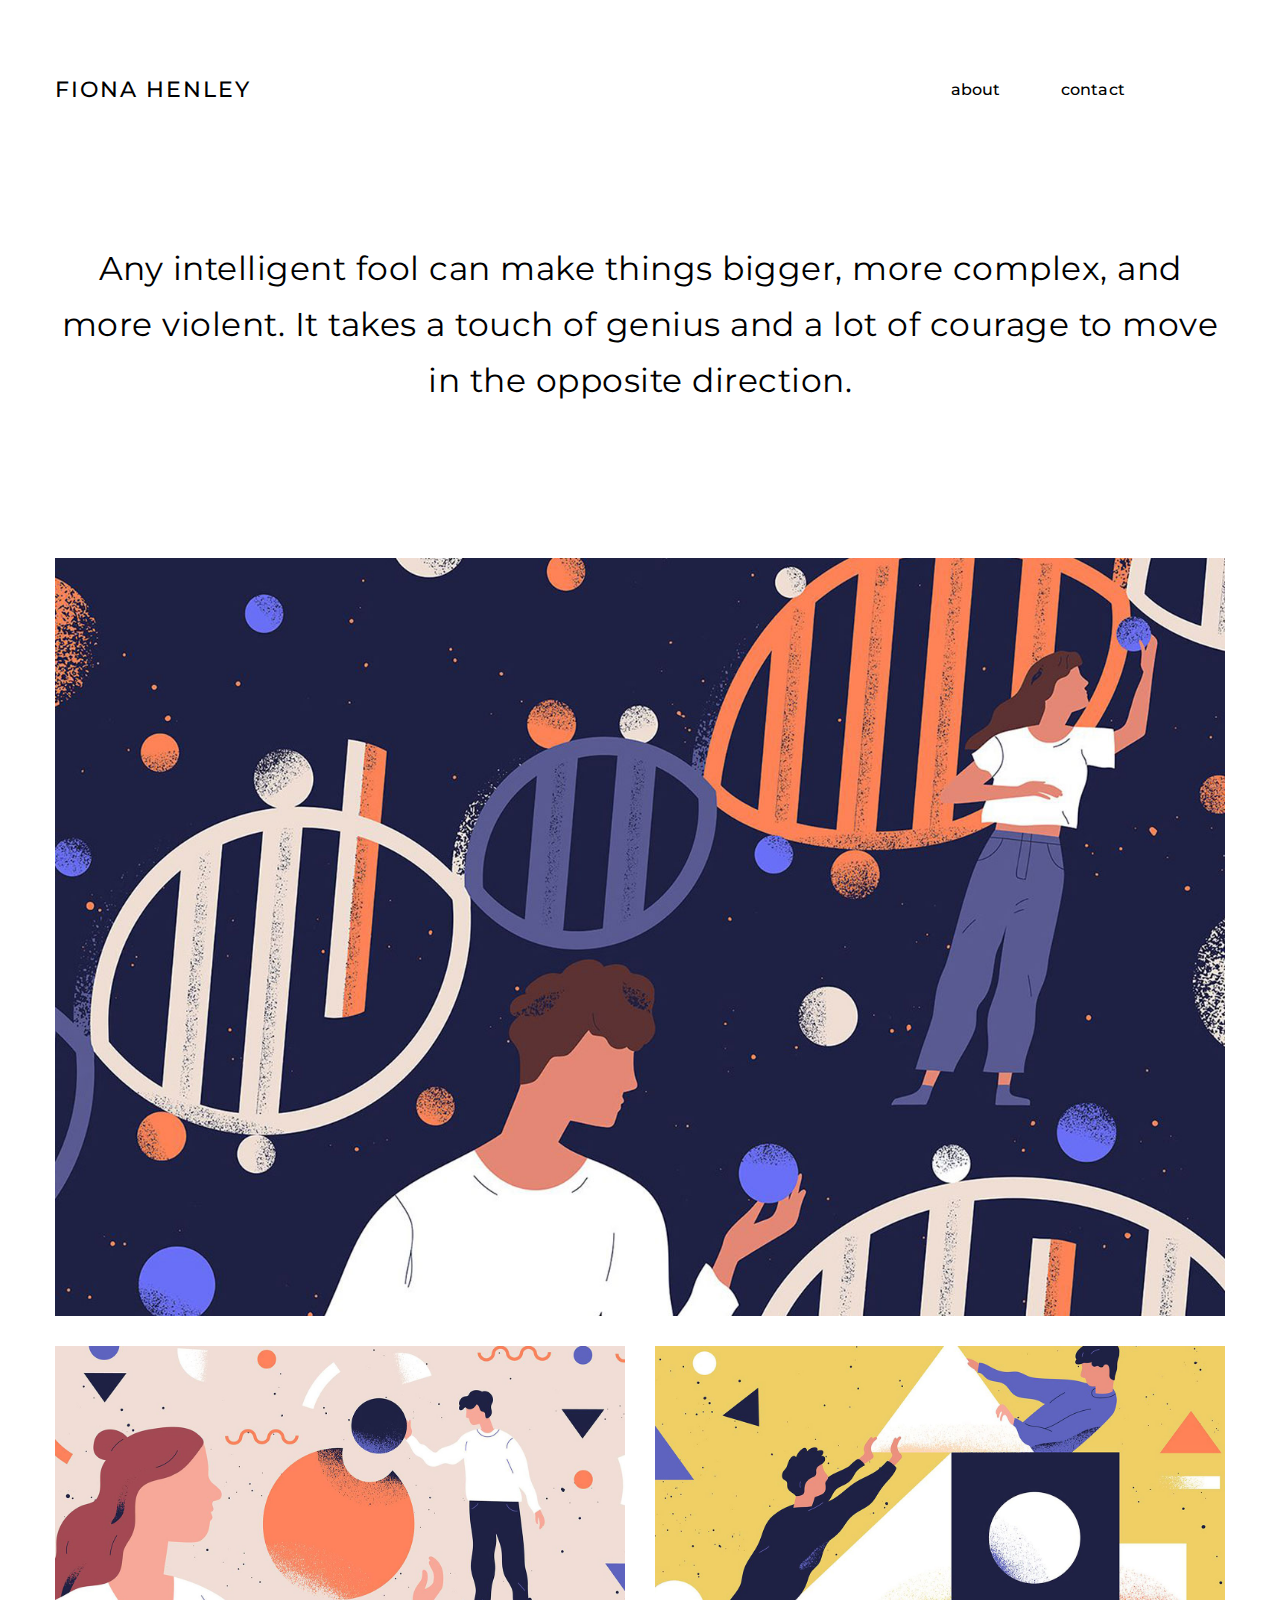
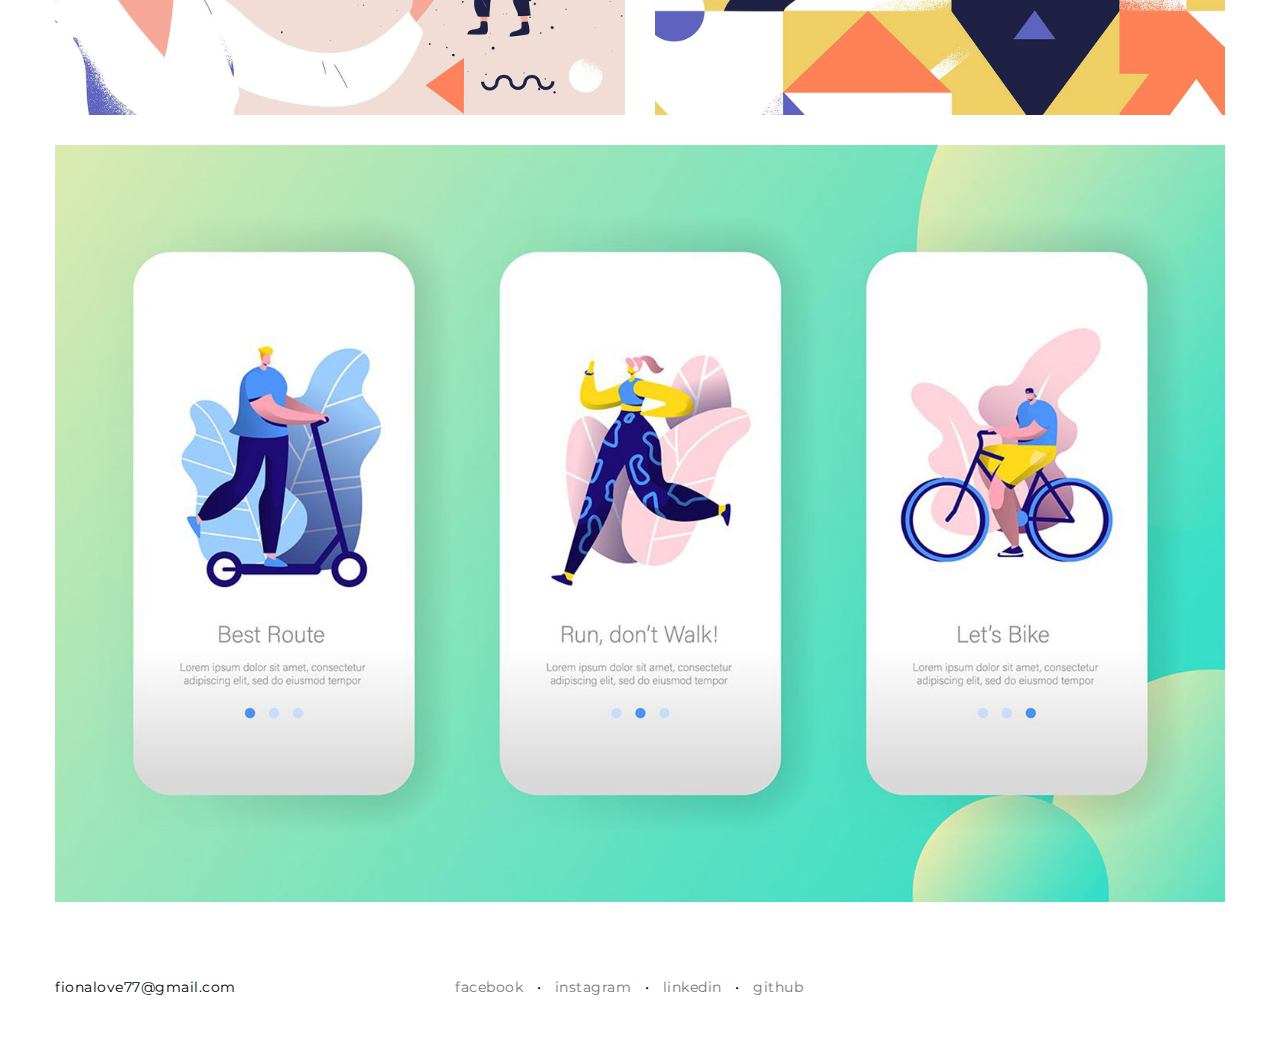
==== index.html @ 41f4e8cc "Add files via upload" ====
<!DOCTYPE html>
<html lang="en-US">

<head>

<!-- Meta Tags -->
<meta http-equiv="Content-Type" content="text/html; charset=UTF-8" />

<meta name="description" content=""/>
<title>FIONA HENLEY</title>   

<!-- Mobile Specifics -->
<meta name="viewport" content="width=device-width, initial-scale=1.0">
<meta name="HandheldFriendly" content="true"/>
<meta name="MobileOptimized" content="320"/>   

<!-- Bootstrap -->
<link href="assets/css/bootstrap.min.css" rel="stylesheet">

<!-- Main Style -->
<link href="assets/css/main.css" rel="stylesheet">

<!-- Responsive -->
<link href="assets/css/responsive.css" rel="stylesheet">

<!-- Google Font -->
<link href='https://fonts.googleapis.com/css?family=Montserrat:400,700' rel='stylesheet' type='text/css'>
<link href='https://fonts.googleapis.com/css?family=Open+Sans:400,600,700&amp;subset=latin,latin-ext,cyrillic' rel='stylesheet' type='text/css'>

<!-- Fav Icon -->
<link rel="shortcut icon" href="#">

<link rel="apple-touch-icon" href="#">
<link rel="apple-touch-icon" sizes="114x114" href="#">
<link rel="apple-touch-icon" sizes="72x72" href="#">
<link rel="apple-touch-icon" sizes="144x144" href="#">

<!-- Modernizr -->
<script src="assets/js/modernizr.js"></script>

</head>


<body>

<!-- Header -->
<header>
	<div class="container">
    	<div class="row">
        	<div class="span3">
            	<div id="logo">
        			<a href="index.html" title="NAME">FIONA HENLEY</a>
        		</div>
            </div>
            <div class="span8">
        		<nav id="menu">
                    <ul id="menu-nav">
                        <li><a href="about.html">about</a></li>
                        <li><a href="contact.html">contact</a></li>
                    </ul>
                </nav>
        	</div>
        </div>
    </div>
</header>
<!-- End Header -->

<!-- Start Intro Box -->
<section id="intro-box" class="margin-0">
	<div class="container">
        <div class="row">
            <div class="span12">
                <h3 class="center">Any intelligent fool can make things bigger, more complex, and more violent. It takes a touch of genius and a lot of courage to move in the opposite direction.</h3>
            </div> 
        </div>
    </div>
</section>
<!-- End Intro Box -->

<!-- Start Section Portfolio Projects -->
<section id="portfolio" class="container">
    <div class="row">
        <div id="portfolio-projects">
            <ul id="projects">
                <li class="item-project span12">
                    <a href="work.html" title="Work1"><img src="assets/img/home1.jpg" alt=""></a>
                </li>       
                <li class="item-project span6">
                    <a href="work.html" title="Work2"><img src="assets/img/home2.jpg" alt=""></a>
                </li>
                <li class="item-project span6">
                    <a href="work.html" title="Work3"><img src="assets/img/home4.jpg" alt=""></a>
                </li>
                <li class="item-project span12">
                    <a href="work.html" title="Work4"><img src="assets/img/home3.jpg" alt=""></a>
                </li>
            </ul>
        </div>
    </div>
</section>
<!-- End Section Portfolio Projects -->

<!-- Start Footer -->
<footer class="footer-widgets">
	<div class="container">
    	<div class="row">
         	<div class="span4 widget">
            	<div class="about-widget">
                    <h7>fionalove77@gmail.com</h7>
                </div>
            </div>
             <div class="span8 widget">
            	<div class="twitter-widget">
                		<h7><a href="#" target="_blank">facebook</a> &nbsp; • &nbsp; <a href="#" target="_blank">instagram</a> &nbsp; • &nbsp; <a href="#" target="_blank">linkedin</a> &nbsp; • &nbsp; <a href="#" target="_blank">github</a>     
                </div>	
            </div>
        </div>
    </div>
</footer>
<!-- End Footer -->

</body>
</html>
---- assets/css/main.css ----
/* ==================================================
   Basic Styles
================================================== */

html{
	width:100%;
	font-size: 100%; 
	-webkit-text-size-adjust: 100%; 
	-ms-text-size-adjust: 100%;
}

body{
	background:#fff;
	color:#000;
	font-weight:400;
	font-size:16px;
	font-family: 'Montserrat', sans-serif;
	line-height:30px;
	letter-spacing: 0.2px;
}


a{
	color:#777;
	font-weight: 400;
	text-decoration: none;
	cursor: pointer;
	
	-webkit-transition: color 0.15s ease-in-out 0s;	
	   -moz-transition: color 0.15s ease-in-out 0s;
		 -o-transition: color 0.15s ease-in-out 0s;
		    transition: color 0.15s ease-in-out 0s;
}

a:hover,
a:active,
a:focus{
	outline: 0;
	color:#000;
	text-decoration:none;
}

a img {
	border: none;
}

a > img {
	vertical-align: bottom;	
}

img {
	max-width: none;	
}

p {
	margin: 0 0 30px;
}

ul {
    margin: 0 0 20px 0px;
    padding: 0;
}

ul {
	list-style: circle inside;
}

li {
	line-height: 30px;
}

input::input-placeholder,
textarea::input-placeholder {
	color: #BCBCC4;
	opacity: 1;
}

/* ==================================================
   Typography
================================================== */

h3,
h6{
	margin:0 0 20px 0;
	color:#000;
	font-weight:400;
	font-family: 'Montserrat', sans-serif;
	line-height:1.5em;
}

h3{
	font-size:22px;
	color:#000;
	letter-spacing: 0.6px;
	text-align:center;
	font-weight:400;

}

h6{
	font-size:13px;
	font-weight:400;
	line-height:1em;
	color:#B5B5B5;
	text-align:center;
	letter-spacing: 0.5px;
	padding-top: 5px;
	
}



h7{
	font-size:14px;
	font-weight:400;
	letter-spacing: 1px;
	color:#000;
	letter-spacing: 0.5px;
	text-align:center;
	line-height:1.6em;
	
}


/* ==================================================
   Margin Bottom Sets
================================================== */

.margin-0{
	margin-bottom:0 !important;
}


/* ==================================================
   Header
================================================== */

header {
	background:transparent;
	position: static;
	width: 100%;
	height: 100px;
	z-index: 1001;
	padding-top:40px;
	padding-bottom: 40px;
}

header #logo a {
	color: #000;
	font-family: 'Montserrat', sans-serif;
	font-size: 22px;
	font-weight: 500;
	line-height: 100px;
	letter-spacing: 2px;
}

header #logo a:hover {
	color: #777;	
}



/* Navigation */

nav#menu {
	float: right;
}

nav#menu #menu-nav {
	margin: 0;
	padding: 0;
}

nav#menu #menu-nav li {
	position: relative;	
	list-style: none;
	float: left;
	padding: 0 30px;
	
}

nav#menu #menu-nav li a {
	color: #000;
	font-family: 'Montserrat', sans-serif;
	font-size: 16px;
	font-weight: 500;
	line-height: 100px;
	display: block;
	letter-spacing: 0.2px;
}

nav#menu #menu-nav li:last-child {
	padding-right: 0;
}

nav#menu #menu-nav li a:hover {
	color: #777;
}

/* ==================================================
   Intro Box
================================================== */

#intro-box {
	position: relative;
	background:transparent;
	padding: 60px 0 130px;
	text-align:center;
	
	
}

#intro-box h3 {
	color: #000;
	font-family: 'Montserrat', sans-serif;
	font-size: 33px;
    font-weight: 400;
	line-height: 1.7;
	letter-spacing: 0.5px;
	text-align: start;
	
}

#intro-box p {
	text-align: start;
}

#intro-box .center {
	text-align: center;
}

/* ==================================================
   Team People / Single Team
================================================== */

/* Single Team Page */

#single-team .team-img {
	margin-bottom: 30px;	
}

#single-team .team-img img {
	display:block;
	margin-left: auto;
	margin-right: auto;
	width: 75%;

}




/* ==================================================
   Portfolio
================================================== */

#portfolio img {
	width: 100%;	
}

#projects {
	margin: 0;
	padding: 0;
}

#projects li {
	list-style: none;
	margin-bottom: 30px;
}

.item-project {
	position: relative;
	overflow: hidden;	
}

.item-project:hover img,
.item-project:active img {
	opacity:.55
}

/* ==================================================
   Footer
================================================== */

footer {
	position: relative;
	background: transparent;	
	padding: 40px 0 40px;
	margin-bottom: 0px;
}

/* ==================================================
   Footer Widgets
================================================== */

footer.footer-widgets .widget {
	margin-bottom: 0;	
}

footer.footer-widgets {
	color: #777;
	font-size: 20x;
}

footer.footer-widgets a {
	color: #777;	
}

footer.footer-widgets a:hover {
	color: #000;
}
---- assets/css/responsive.css ----
@media (min-width: 980px) and (max-width: 1199px) {
	
	/* Portfolio */

	#portfolio-projects li {
		margin-bottom: 20px;
	}
}

@media (min-width: 768px) and (max-width: 979px) {
	
	header {
		position: relative;	
	}
	
	/* Header */
	
	header {
		height: 60px;	
	}
	
	header #logo a {
		font-size: 24px;
		line-height: 60px;	
	}
	
	#mobile-nav {
    	display: block;
		float: right;
	}
	
	/* Intro Box */
	
	#intro-box h3 {
		font-size: 28px;	
	}
	
	/* Team */
	
	#single-team .span6 {
		width: 724px;	
	}

}

@media (min-width: 481px) and (max-width: 767px) {
	
	header {
		position: relative;	
	}
	
	/* Common Fix */
	
	header,
	#intro-box,
	footer {
		margin-left: -20px;
    	margin-right: -20px;
    	padding-left: 20px;
    	padding-right: 20px;	
	}
	
	/* Header */
	
	header {
		height: 60px;	
	}
	
	header #logo a {
		font-size: 24px;
		line-height: 60px;	
	}
	
	header .span2 {
		float: left;
		width: 80%;	
	}
	
	header .span10 {
		float: left;
		width: 20%;	
	}
	
	#mobile-nav {
    	display: block;
		float: right;
	}
	
	/* Intro Box */
	
	#intro-box h3 {
		font-size: 28px;	
	}
	
	/* Footer Widgets */
	
	footer.footer-widgets .widget {
		margin-bottom: 30px;	
	}
	
	footer.footer-widgets .widget:last-child {
		margin-bottom: 0;	
	}
}

@media (max-width: 480px) {
	
	header {
		position: relative;	
	}
	
	/* Common Fix */
	
	header,
	#intro-box,
	footer {
		margin-left: -20px;
    	margin-right: -20px;
    	padding-left: 20px;
    	padding-right: 20px;	
	}
	
	/* Header */
	
	header {
		height: 60px;	
	}
	
	header #logo a {
		font-size: 24px;
		line-height: 60px;	
	}
	
	header .span2 {
		float: left;
		width: 80%;	
	}
	
	header .span10 {
		float: left;
		width: 20%;	
	}
	
	#mobile-nav {
    	display: block;
		float: right;
	}
	
	/* Intro Box */
	
	#intro-box h3 {
		font-size: 24px;	
	}
	
	/* Footer Widgets */
	
	footer.footer-widgets .widget {
		margin-bottom: 30px;	
	}
	
	footer.footer-widgets .widget:last-child {
		margin-bottom: 0;	
	}

	nav#menu #menu-nav li a {
		line-height: 35px;
		}
}

@media (max-width: 320px) {
	
	/* Intro Box */
	
	#intro-box {
		padding-top: 50px;
		padding-bottom: 60px;	
	}
	
	#intro-box h3 {
		font-size: 20px;	
	}
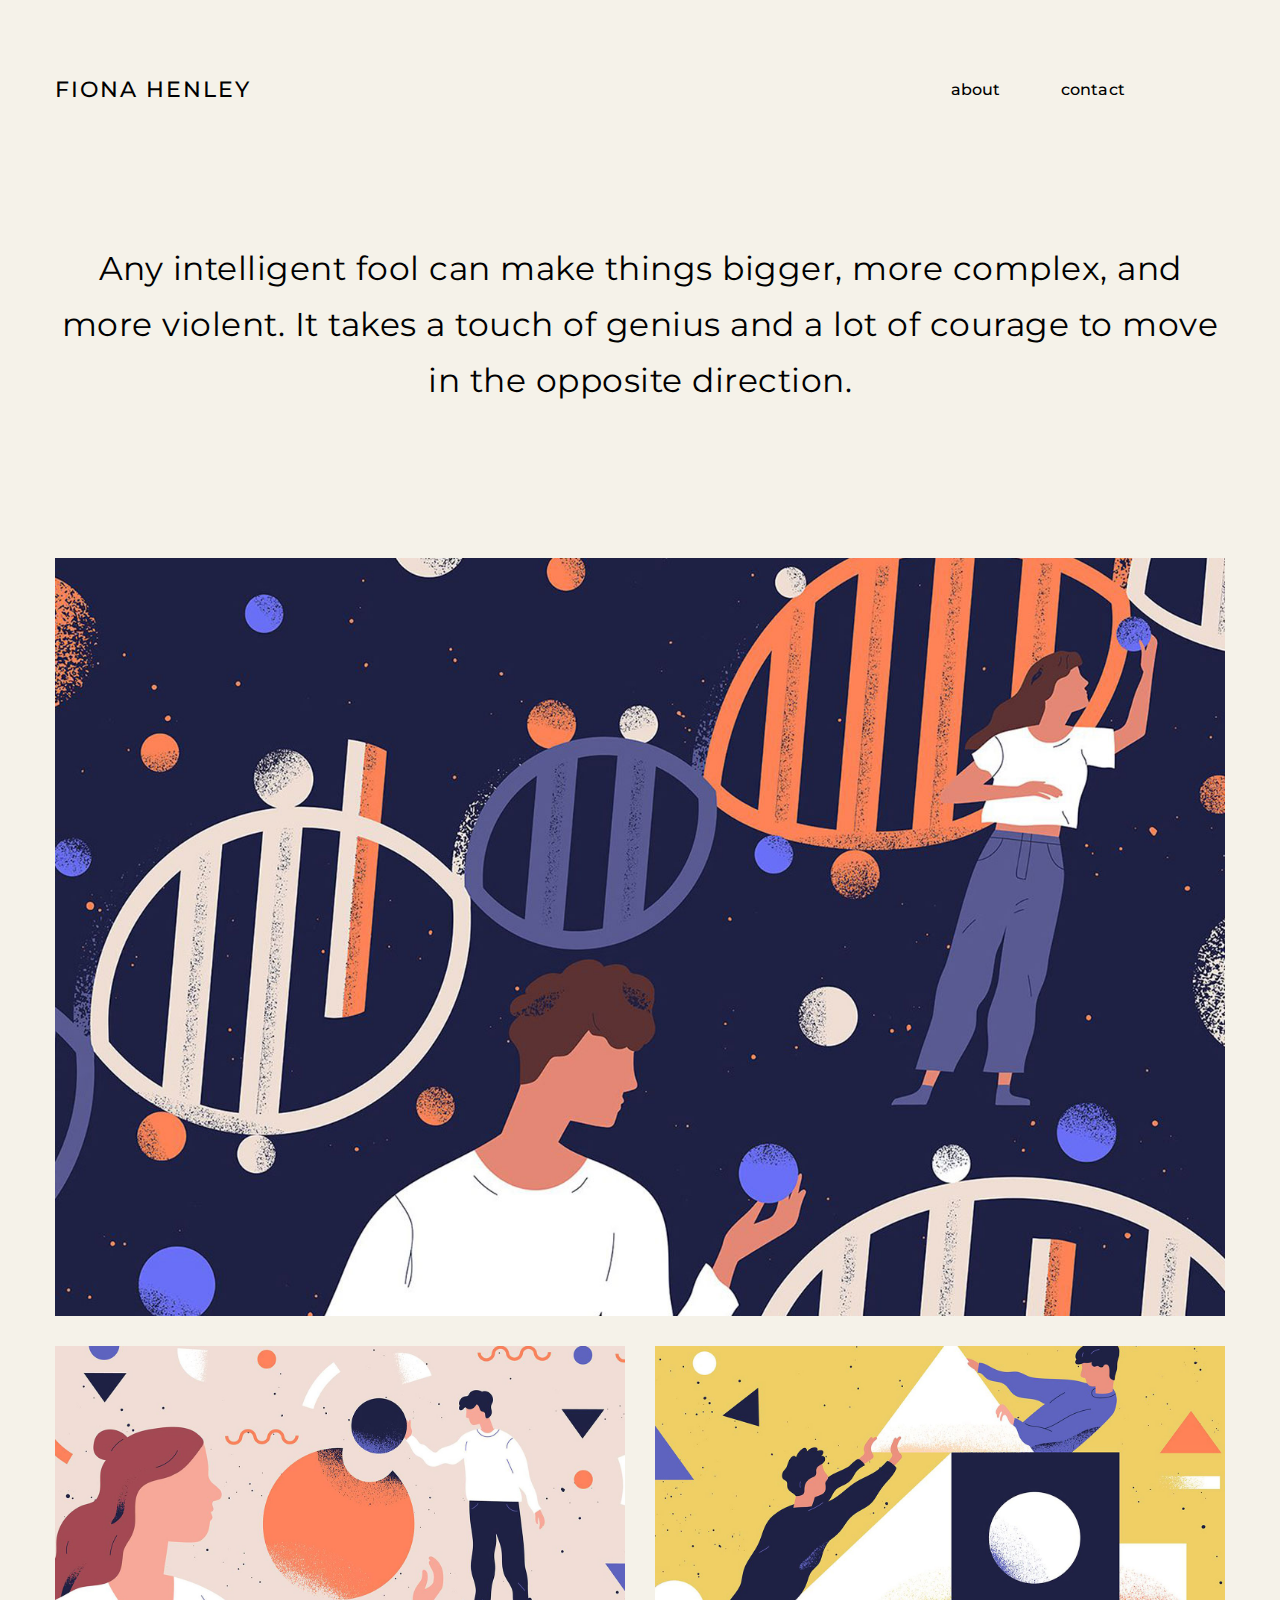
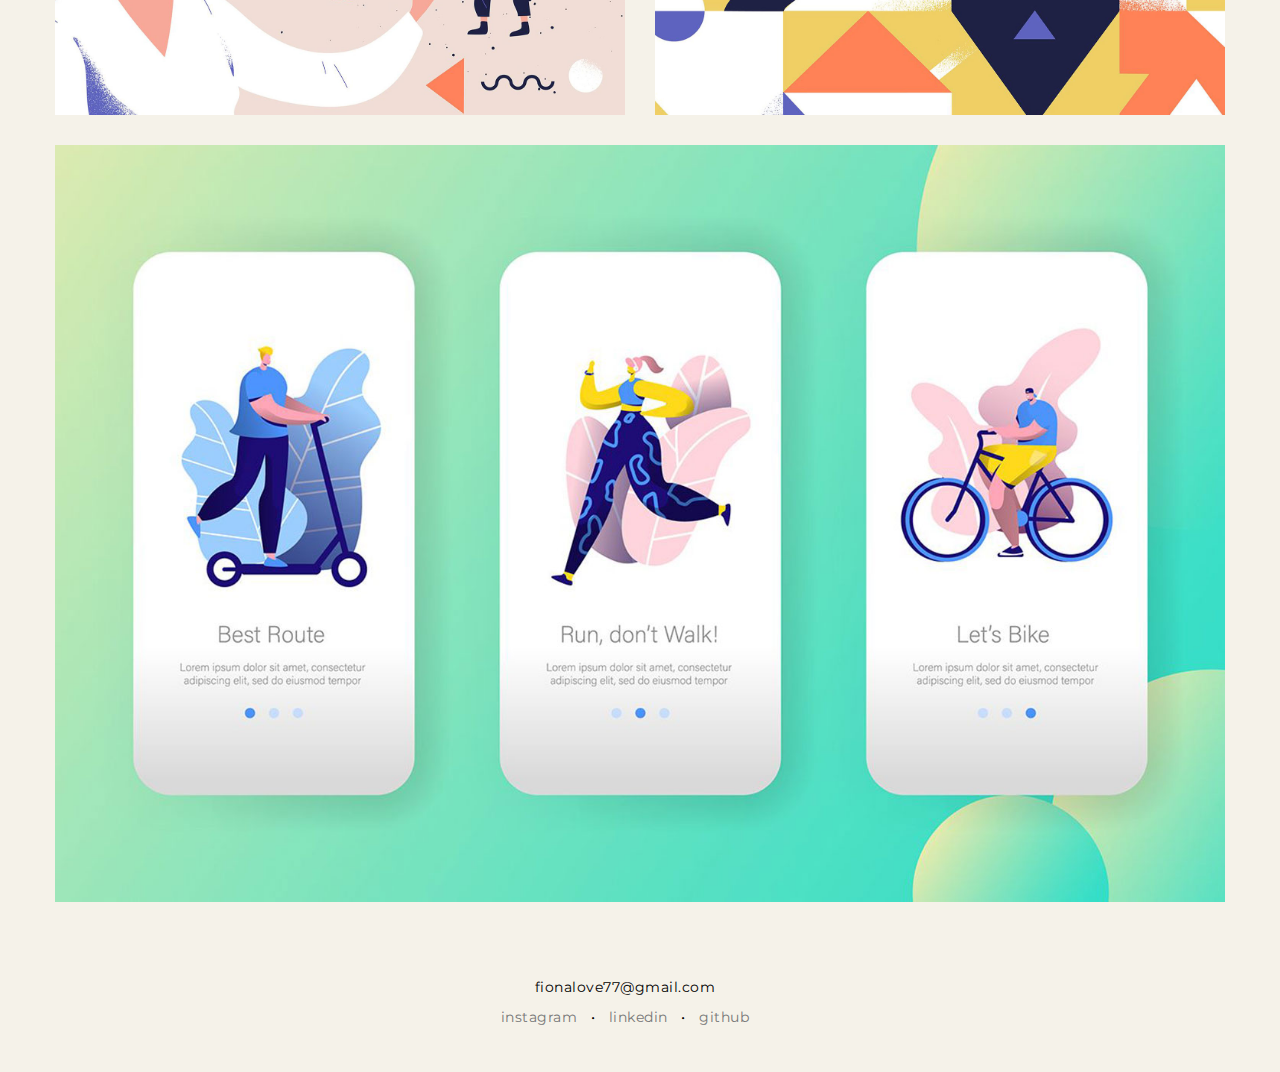
==== commit 6b517e68: "work page changes and concepts" ====
--- a/index.html
+++ b/index.html
@@ -86,13 +86,13 @@
                     <a href="work.html" title="Work1"><img src="assets/img/home1.jpg" alt=""></a>
                 </li>       
                 <li class="item-project span6">
-                    <a href="work.html" title="Work2"><img src="assets/img/home2.jpg" alt=""></a>
+                    <a href="work2.html" title="Work2"><img src="assets/img/home2.jpg" alt=""></a>
                 </li>
                 <li class="item-project span6">
-                    <a href="work.html" title="Work3"><img src="assets/img/home4.jpg" alt=""></a>
+                    <a href="work3.html" title="Work3"><img src="assets/img/home4.jpg" alt=""></a>
                 </li>
                 <li class="item-project span12">
-                    <a href="work.html" title="Work4"><img src="assets/img/home3.jpg" alt=""></a>
+                    <a href="work4.html" title="Work4"><img src="assets/img/home3.jpg" alt=""></a>
                 </li>
             </ul>
         </div>
@@ -111,7 +111,7 @@
             </div>
              <div class="span8 widget">
             	<div class="twitter-widget">
-                		<h7><a href="#" target="_blank">facebook</a> &nbsp; • &nbsp; <a href="#" target="_blank">instagram</a> &nbsp; • &nbsp; <a href="#" target="_blank">linkedin</a> &nbsp; • &nbsp; <a href="#" target="_blank">github</a>     
+                		<h7> <a href="#" target="_blank">instagram</a> &nbsp; • &nbsp; <a href="#" target="_blank">linkedin</a> &nbsp; • &nbsp; <a href="#" target="_blank">github</a>     
                 </div>	
             </div>
         </div>
--- a/assets/css/main.css
+++ b/assets/css/main.css
@@ -11,7 +11,7 @@
 }
 
 body{
-	background:#fff;
+	background:#f5f2e9;
 	color:#000;
 	font-weight:400;
 	font-size:16px;
@@ -295,7 +295,11 @@
 ================================================== */
 
 footer.footer-widgets .widget {
-	margin-bottom: 0;	
+	display:block;
+	margin-left: auto;
+	margin-right: auto;
+	width: 100%;	
+	text-align: center;
 }
 
 footer.footer-widgets {
